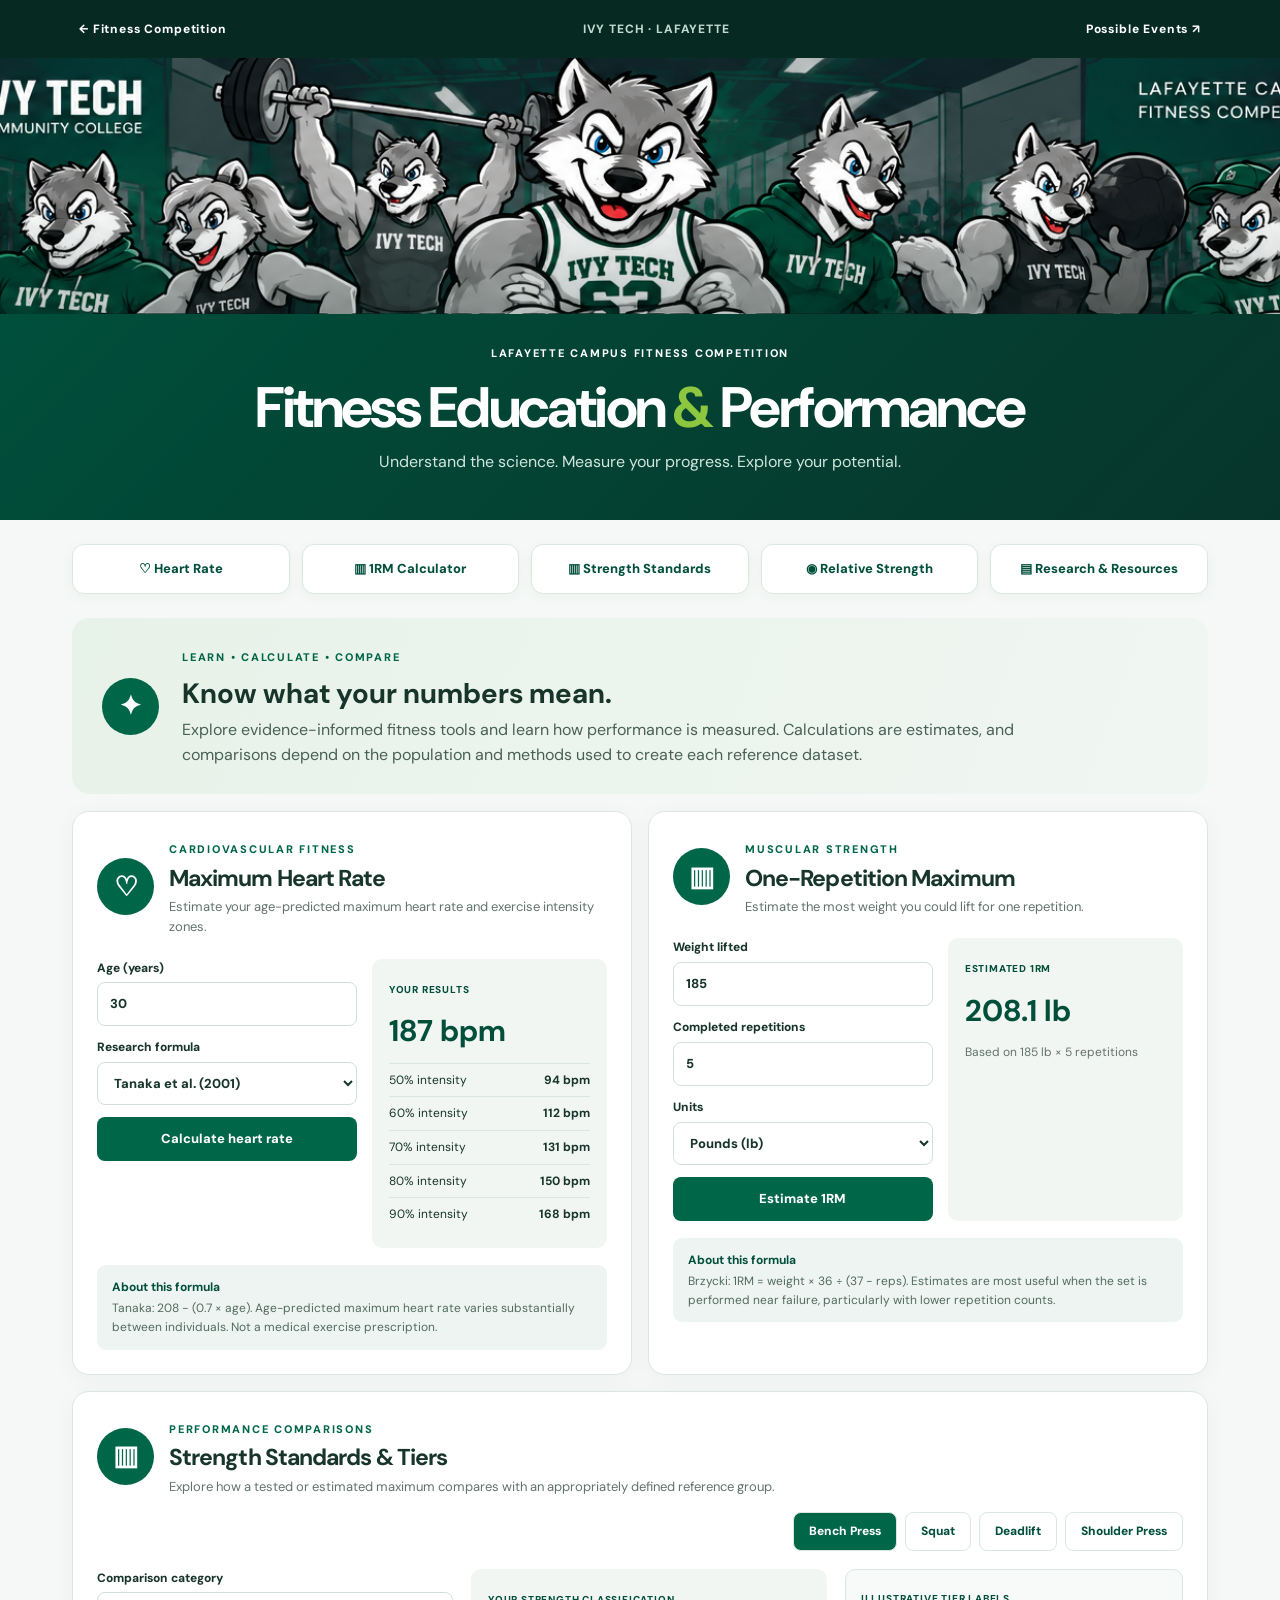
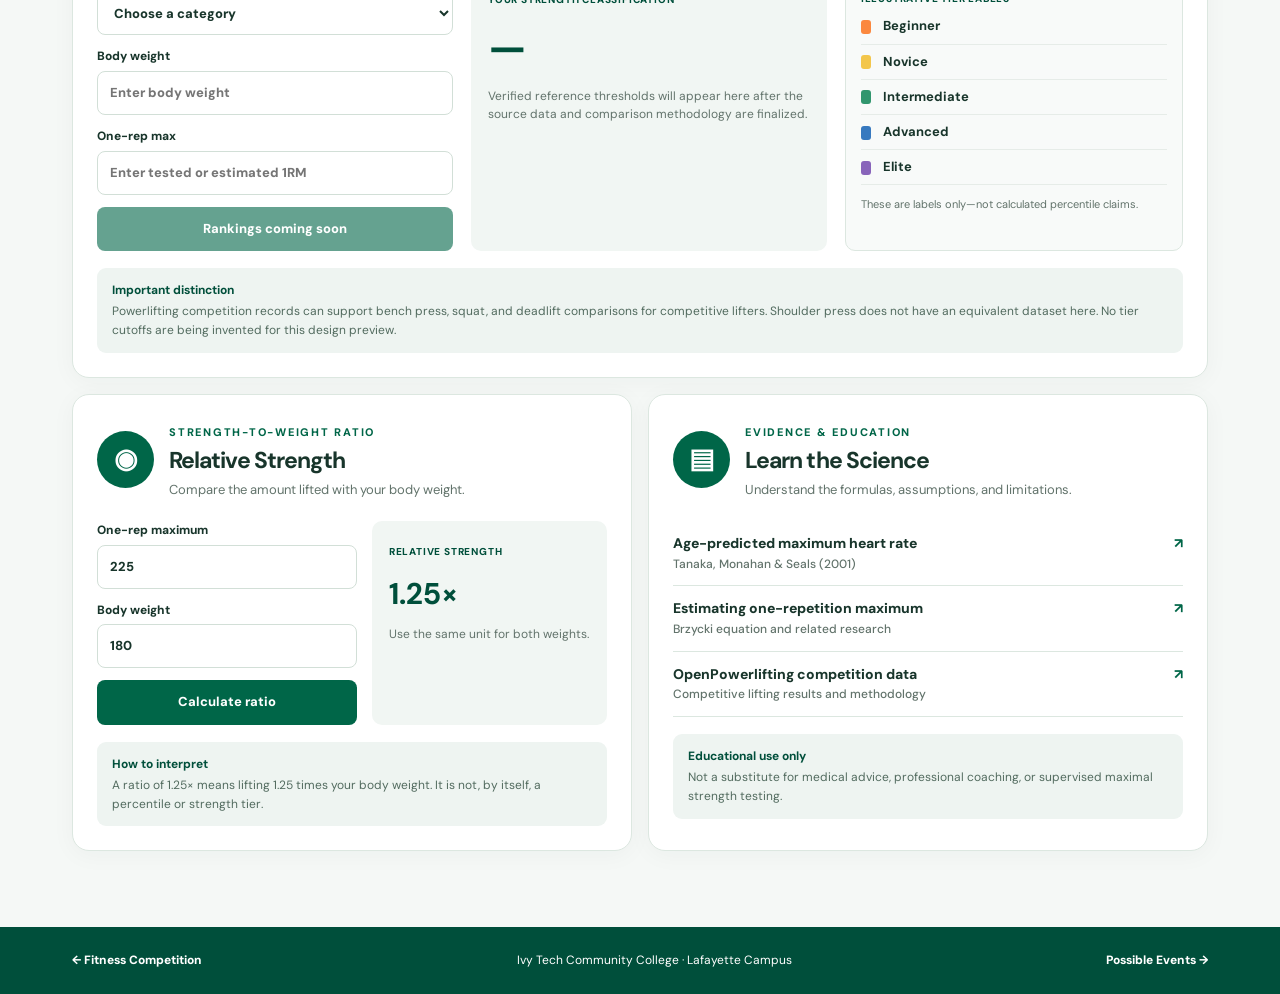
==== education.html @ d6142640 "Add files via upload" ====
<!doctype html><html lang="en"><head><meta charset="utf-8"><meta name="viewport" content="width=device-width,initial-scale=1"><title>Fitness Education & Performance | Lafayette Campus</title><link rel="stylesheet" href="education.css"></head><body>
<header class="hero"><nav class="nav"><a href="fitness.html">← Fitness Competition</a><span>IVY TECH · LAFAYETTE</span><a href="events.html">Possible Events ↗</a></nav><div class="pack" role="img" aria-label="A cartoon Ivy Tech wolf mascot with crossed arms centered among a group of athletic cartoon wolves"></div><div class="hero-title"><span class="eyebrow">LAFAYETTE CAMPUS FITNESS COMPETITION</span><h1>Fitness Education <em>&</em> Performance</h1><p>Understand the science. Measure your progress. Explore your potential.</p></div></header>
<main class="shell"><nav class="quick" aria-label="Page sections"><a href="#heart">♡ <span>Heart Rate</span></a><a href="#onerm">▥ <span>1RM Calculator</span></a><a href="#standards">▥ <span>Strength Standards</span></a><a href="#relative">◉ <span>Relative Strength</span></a><a href="#research">▤ <span>Research & Resources</span></a></nav>
<section class="intro"><div class="circle">✦</div><div><span class="eyebrow green">LEARN • CALCULATE • COMPARE</span><h2>Know what your numbers mean.</h2><p>Explore evidence-informed fitness tools and learn how performance is measured. Calculations are estimates, and comparisons depend on the population and methods used to create each reference dataset.</p></div></section>
<div class="twocol"><section class="panel" id="heart"><div class="section-heading"><div class="circle">♡</div><div><span class="eyebrow green">CARDIOVASCULAR FITNESS</span><h2>Maximum Heart Rate</h2><p>Estimate your age-predicted maximum heart rate and exercise intensity zones.</p></div></div><div class="calculator"><div class="fields"><label>Age (years)<input id="age" type="number" min="18" max="100" value="30"></label><label>Research formula<select id="hrformula"><option value="tanaka">Tanaka et al. (2001)</option><option value="fox">220 − age (traditional estimate)</option></select></label><button onclick="heart()">Calculate heart rate</button></div><div class="result"><small>YOUR RESULTS</small><strong id="hrmax">187 bpm</strong><div id="zones"></div></div></div><div class="note"><b>About this formula</b><p>Tanaka: 208 − (0.7 × age). Age-predicted maximum heart rate varies substantially between individuals. Not a medical exercise prescription.</p></div></section>
<section class="panel" id="onerm"><div class="section-heading"><div class="circle">▥</div><div><span class="eyebrow green">MUSCULAR STRENGTH</span><h2>One-Repetition Maximum</h2><p>Estimate the most weight you could lift for one repetition.</p></div></div><div class="calculator"><div class="fields"><label>Weight lifted<input id="weight" type="number" min="1" value="185"></label><label>Completed repetitions<input id="reps" type="number" min="1" max="10" value="5"></label><label>Units<select id="unit"><option value="lb">Pounds (lb)</option><option value="kg">Kilograms (kg)</option></select></label><button onclick="onerm()">Estimate 1RM</button></div><div class="result"><small>ESTIMATED 1RM</small><strong id="one-result">208.1 lb</strong><p id="one-note">Based on 185 lb × 5 repetitions</p></div></div><div class="note"><b>About this formula</b><p>Brzycki: 1RM = weight × 36 ÷ (37 − reps). Estimates are most useful when the set is performed near failure, particularly with lower repetition counts.</p></div></section></div>
<section class="panel wide" id="standards"><div class="section-heading"><div class="circle">▥</div><div><span class="eyebrow green">PERFORMANCE COMPARISONS</span><h2>Strength Standards & Tiers</h2><p>Explore how a tested or estimated maximum compares with an appropriately defined reference group.</p></div></div><div class="tabs" role="group" aria-label="Choose exercise"><button class="selected" data-lift="Bench Press">Bench Press</button><button data-lift="Squat">Squat</button><button data-lift="Deadlift">Deadlift</button><button data-lift="Shoulder Press">Shoulder Press</button></div><div class="standards-grid"><div class="fields"><label>Comparison category<select><option>Choose a category</option><option>Women</option><option>Men</option></select></label><label>Body weight<input type="number" placeholder="Enter body weight"></label><label>One-rep max<input type="number" placeholder="Enter tested or estimated 1RM"></label><button class="disabled" disabled>Rankings coming soon</button></div><div class="result tier-result"><small>YOUR STRENGTH CLASSIFICATION</small><strong>—</strong><p>Verified reference thresholds will appear here after the source data and comparison methodology are finalized.</p></div><div class="tierlist"><small>ILLUSTRATIVE TIER LABELS</small><div><i class="tier t1"></i> Beginner</div><div><i class="tier t2"></i> Novice</div><div><i class="tier t3"></i> Intermediate</div><div><i class="tier t4"></i> Advanced</div><div><i class="tier t5"></i> Elite</div><p>These are labels only—not calculated percentile claims.</p></div></div><div class="note"><b>Important distinction</b><p>Powerlifting competition records can support bench press, squat, and deadlift comparisons for competitive lifters. Shoulder press does not have an equivalent dataset here. No tier cutoffs are being invented for this design preview.</p></div></section>
<div class="twocol"><section class="panel" id="relative"><div class="section-heading"><div class="circle">◉</div><div><span class="eyebrow green">STRENGTH-TO-WEIGHT RATIO</span><h2>Relative Strength</h2><p>Compare the amount lifted with your body weight.</p></div></div><div class="calculator"><div class="fields"><label>One-rep maximum<input id="rel-lift" type="number" value="225" min="1"></label><label>Body weight<input id="rel-body" type="number" value="180" min="1"></label><button onclick="relative()">Calculate ratio</button></div><div class="result"><small>RELATIVE STRENGTH</small><strong id="rel-result">1.25×</strong><p>Use the same unit for both weights.</p></div></div><div class="note"><b>How to interpret</b><p>A ratio of 1.25× means lifting 1.25 times your body weight. It is not, by itself, a percentile or strength tier.</p></div></section><section class="panel resources" id="research"><div class="section-heading"><div class="circle">▤</div><div><span class="eyebrow green">EVIDENCE & EDUCATION</span><h2>Learn the Science</h2><p>Understand the formulas, assumptions, and limitations.</p></div></div><a href="https://pubmed.ncbi.nlm.nih.gov/11153730/" target="_blank" rel="noopener">Age-predicted maximum heart rate <span>↗</span><small>Tanaka, Monahan & Seals (2001)</small></a><a href="https://pubmed.ncbi.nlm.nih.gov/?term=Brzycki+one+repetition+maximum" target="_blank" rel="noopener">Estimating one-repetition maximum <span>↗</span><small>Brzycki equation and related research</small></a><a href="https://www.openpowerlifting.org/" target="_blank" rel="noopener">OpenPowerlifting competition data <span>↗</span><small>Competitive lifting results and methodology</small></a><div class="note"><b>Educational use only</b><p>Not a substitute for medical advice, professional coaching, or supervised maximal strength testing.</p></div></section></div></main><footer><a href="fitness.html">← Fitness Competition</a><span>Ivy Tech Community College · Lafayette Campus</span><a href="events.html">Possible Events →</a></footer><script src="education.js"></script></body></html>
---- education.css ----
@import url('https://fonts.googleapis.com/css2?family=DM+Sans:wght@400;500;600;700;800&family=Playfair+Display:wght@600;700&display=swap');:root{--green:#006648;--deep:#004f3b;--lime:#8dc63f;--ink:#18352b;--muted:#62736b;--bg:#f5f8f6;--border:#dce7e0}*{box-sizing:border-box}html{scroll-behavior:smooth}body{margin:0;background:var(--bg);color:var(--ink);font-family:'DM Sans',Arial,sans-serif;line-height:1.55}a{color:inherit}.hero{background:#062a22;color:white}.nav{height:58px;display:flex;align-items:center;justify-content:space-between;gap:15px;max-width:1170px;margin:auto;padding:0 24px;font-size:12px;font-weight:800;letter-spacing:.07em}.nav a{text-decoration:none}.nav span{color:#c2d9cf}.pack{height:310px;background:linear-gradient(0deg,rgba(0,28,21,.25),transparent 45%),url('wolf-pack-cartoon.png') center center/cover no-repeat}.hero-title{text-align:center;padding:30px 20px 45px;background:linear-gradient(135deg,#004f3b,#07352b)}.eyebrow{font-size:11px;letter-spacing:.16em;font-weight:800}.eyebrow.green{color:var(--green)}h1{font-size:clamp(32px,5vw,57px);letter-spacing:-.045em;line-height:1.08;margin:12px 0}h1 em{color:var(--lime);font-style:normal}.hero-title p{color:#d1e6dd;margin:8px 0 0}.shell{max-width:1180px;margin:auto;padding:0 22px 60px}.quick{display:grid;grid-template-columns:repeat(5,1fr);gap:12px;margin:24px 0}.quick a{text-align:center;text-decoration:none;background:#fff;padding:14px 7px;border:1px solid var(--border);border-radius:12px;color:var(--deep);font-weight:800;font-size:13px;box-shadow:0 3px 13px #004f3b0a}.quick a:hover{border-color:var(--green);background:#e8f5eb}.intro{display:flex;align-items:center;gap:23px;padding:26px 30px;background:linear-gradient(110deg,#e7f2e9,#f0f6f2);border-radius:18px;margin-bottom:17px}.intro h2{margin:3px 0;font-size:28px}.intro p{margin:0;color:#496057;max-width:850px}.circle{width:57px;height:57px;min-width:57px;border-radius:50%;background:var(--green);color:white;display:grid;place-items:center;font-size:27px;font-weight:700}.twocol{display:grid;grid-template-columns:1fr 1fr;gap:16px;margin-bottom:16px}.panel{background:#fff;border:1px solid var(--border);border-radius:17px;padding:24px;box-shadow:0 4px 24px #003e2b0a;scroll-margin-top:16px}.section-heading{display:flex;gap:15px;align-items:center;margin-bottom:21px}.section-heading h2{font-size:23px;letter-spacing:-.04em;line-height:1.15;margin:4px 0 6px}.section-heading p{font-size:13px;color:var(--muted);margin:0}.calculator{display:grid;grid-template-columns:1.05fr .95fr;gap:15px}.fields{display:flex;flex-direction:column;gap:12px}label{font-size:12px;font-weight:800}input,select{display:block;width:100%;padding:11px 12px;margin-top:5px;border:1px solid #d2dfd7;border-radius:8px;background:white;color:var(--ink);font:inherit;font-size:13px}button{font:inherit;cursor:pointer}.fields button{background:var(--green);color:white;border:0;border-radius:8px;padding:12px;font-size:13px;font-weight:800}.fields button:hover{background:var(--deep)}.result{background:#f1f6f3;border-radius:10px;padding:17px;min-width:0}.result small,.tierlist small{font-size:10px;letter-spacing:.08em;font-weight:800;color:var(--deep)}.result strong{font-size:30px;display:block;line-height:1.15;margin:14px 0;color:var(--deep)}.result p{font-size:12px;color:var(--muted)}#zones{font-size:12px}#zones div{display:flex;justify-content:space-between;gap:8px;border-top:1px solid #dbe6de;padding:7px 0}.note{background:#eef4f1;border-radius:9px;padding:13px 15px;margin-top:17px;font-size:12px}.note b{color:var(--deep)}.note p{margin:3px 0 0;color:#526b5f}.wide{margin-bottom:16px}.tabs{display:flex;justify-content:flex-end;gap:8px;flex-wrap:wrap;margin:-6px 0 18px}.tabs button{border:1px solid var(--border);border-radius:8px;background:white;color:var(--deep);padding:9px 15px;font-weight:800;font-size:12px}.tabs .selected{background:var(--green);color:white}.standards-grid{display:grid;grid-template-columns:1fr 1fr .95fr;gap:18px}.disabled{opacity:.6;cursor:not-allowed!important}.tier-result strong{font-size:42px}.tierlist{background:#f8faf9;border:1px solid var(--border);border-radius:10px;padding:15px}.tierlist div{padding:7px 0;border-bottom:1px solid #e6ece8;font-size:13px;font-weight:700}.tierlist p{font-size:11px;color:var(--muted)}.tier{display:inline-block;width:10px;height:14px;border-radius:3px;margin-right:9px;vertical-align:middle}.t1{background:#fb883f}.t2{background:#f3c64b}.t3{background:#31966e}.t4{background:#3779bf}.t5{background:#8864ba}.resources>a{display:block;text-decoration:none;padding:12px 0;border-bottom:1px solid var(--border);font-size:14px;font-weight:800}.resources>a span{float:right;color:var(--green)}.resources>a small{display:block;color:var(--muted);font-size:12px;font-weight:500}footer{background:var(--deep);color:white;display:flex;justify-content:space-between;align-items:center;gap:15px;padding:24px max(22px,calc((100vw - 1136px)/2));font-size:12px}footer a{text-decoration:none;font-weight:800}@media(max-width:850px){.twocol{grid-template-columns:1fr}.standards-grid{grid-template-columns:1fr 1fr}.tierlist{grid-column:1/-1}.quick{grid-template-columns:repeat(3,1fr)}.pack{height:260px}}@media(max-width:540px){.nav{font-size:10px}.nav span{display:none}.pack{height:190px}.hero-title{padding:25px 14px 35px}.quick{grid-template-columns:repeat(2,1fr)}.intro{padding:20px;align-items:flex-start}.intro .circle{display:none}.intro h2{font-size:23px}.panel{padding:18px}.calculator,.standards-grid{grid-template-columns:1fr}.tierlist{grid-column:auto}.section-heading .circle{width:45px;height:45px;min-width:45px;font-size:22px}.section-heading h2{font-size:21px}footer{flex-direction:column;text-align:center}}

/* Cartoon mascot hero: artwork intentionally sits above the live, accessible title. */
.pack{height:clamp(200px,20vw,310px);background-position:center top;background-size:cover}
.hero-title{padding-top:26px}
.quick a:focus-visible,.tabs button:focus-visible,button:focus-visible,a:focus-visible,input:focus-visible,select:focus-visible{outline:3px solid #8dc63f;outline-offset:3px}
@media(max-width:540px){.pack{height:165px;background-size:auto 165px;background-position:center top}}
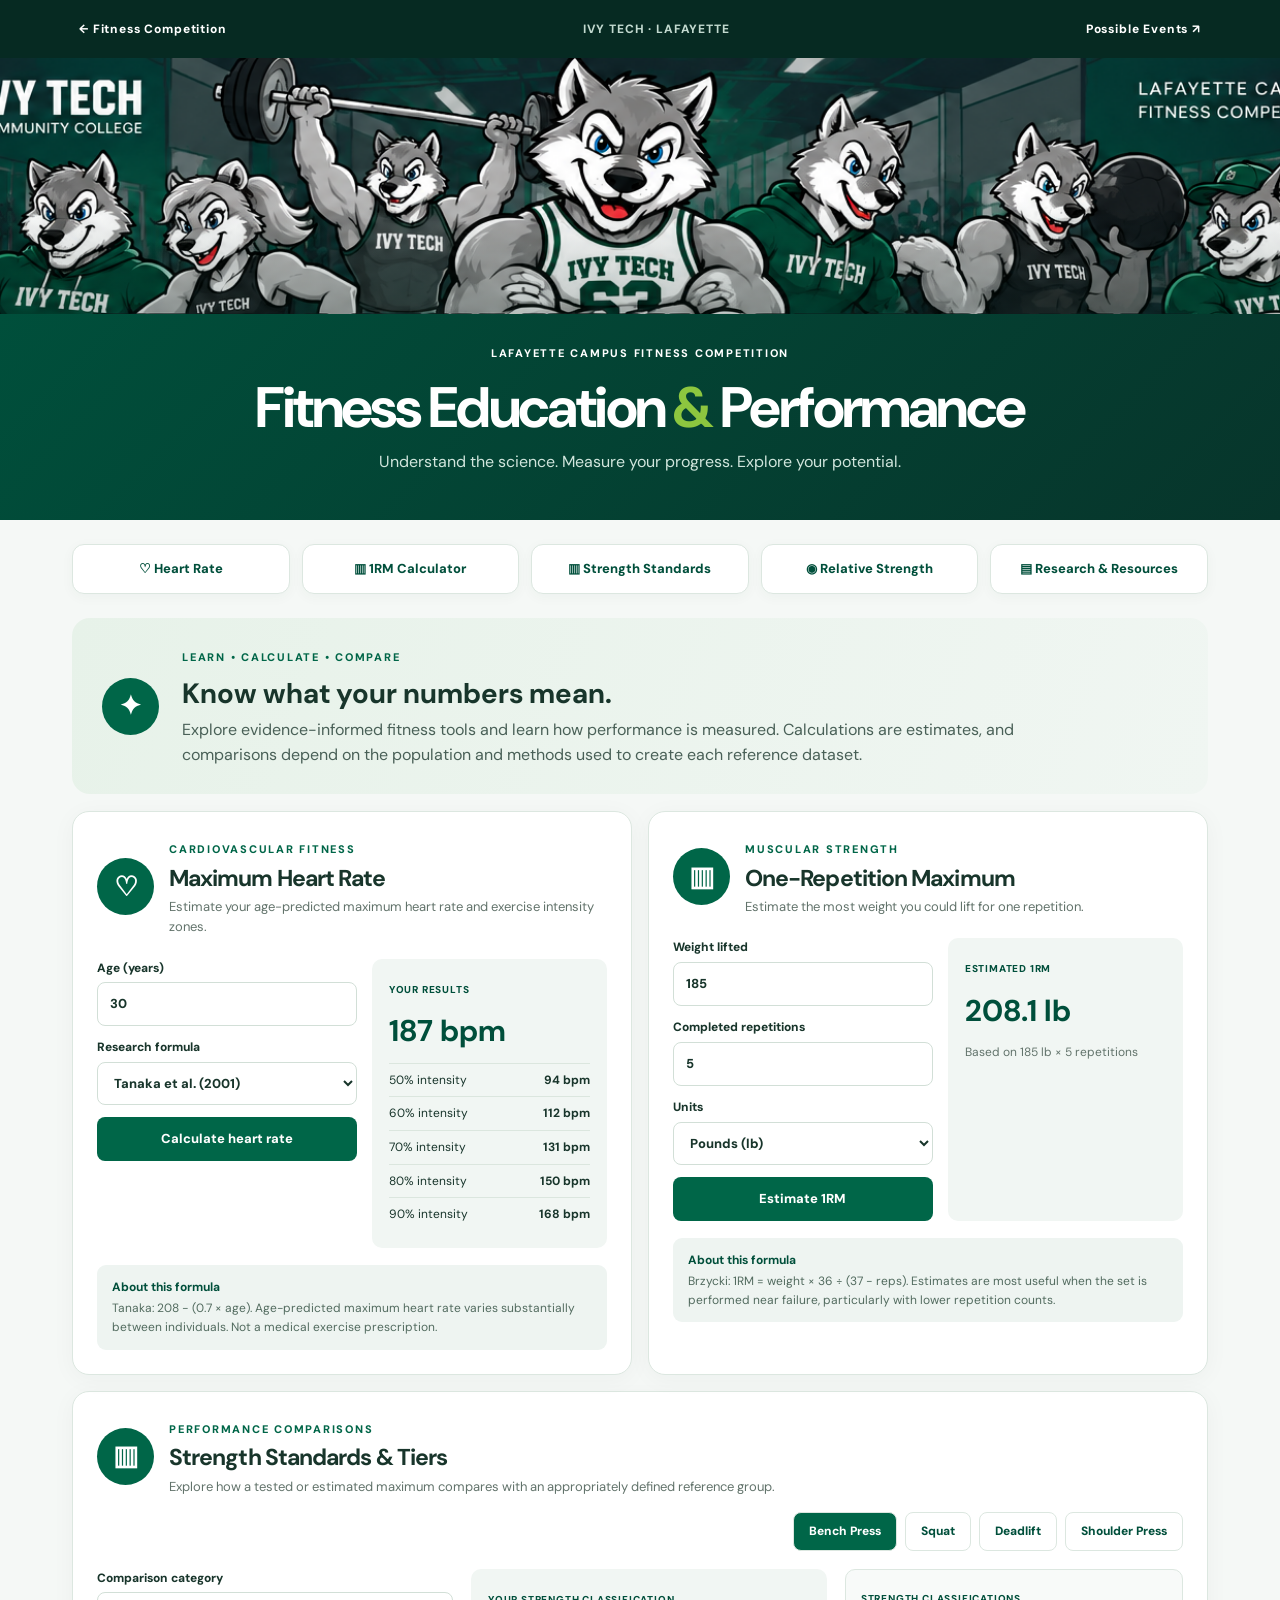
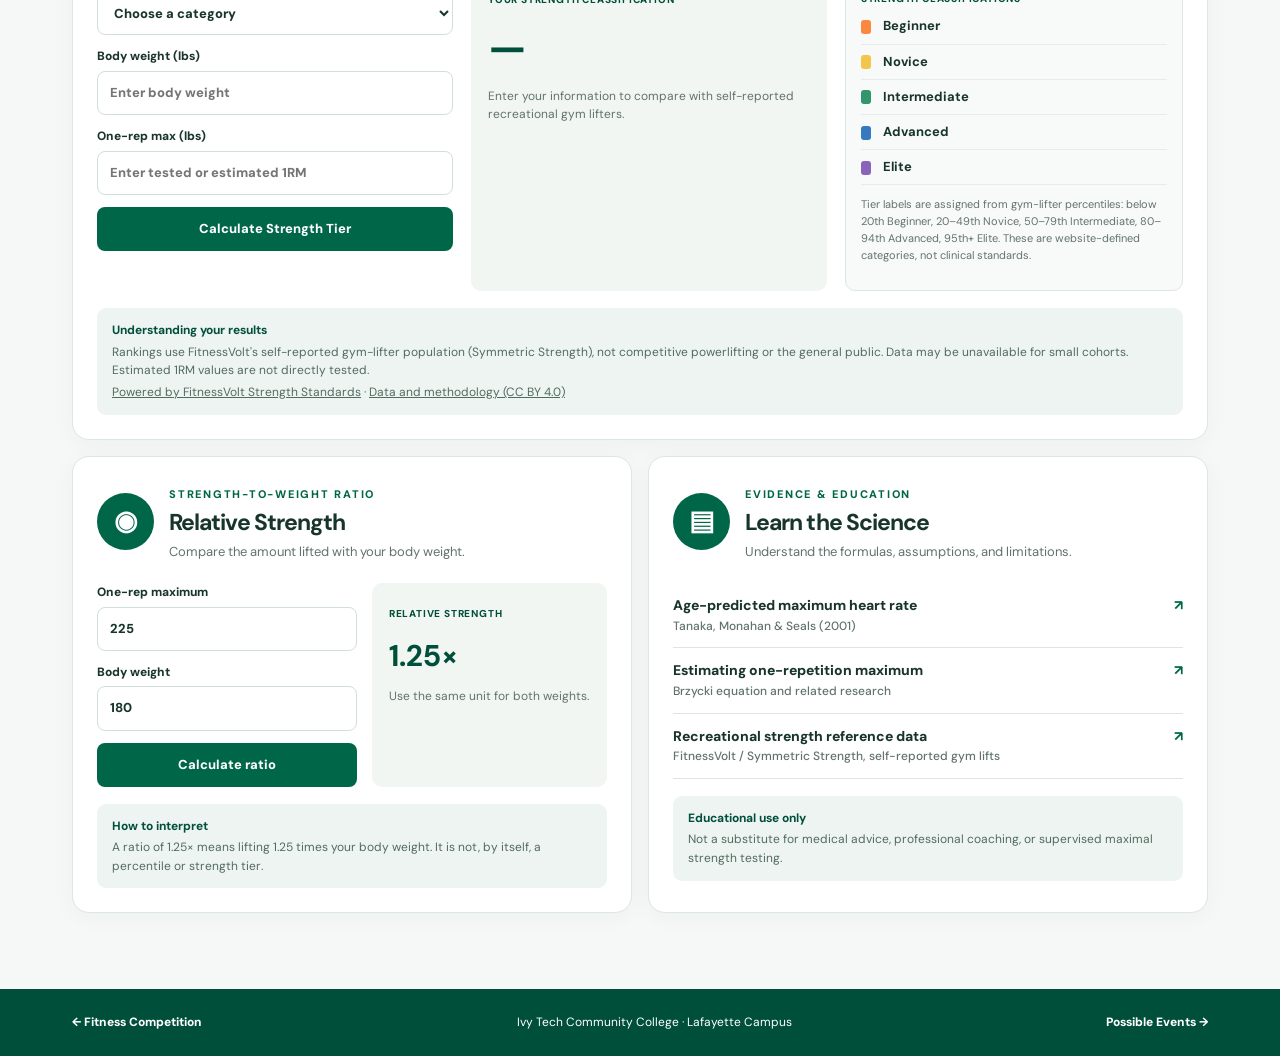
==== commit 33de233e: "Add files via upload" ====
--- a/education.html
+++ b/education.html
@@ -1,8 +1,25 @@
-<!doctype html><html lang="en"><head><meta charset="utf-8"><meta name="viewport" content="width=device-width,initial-scale=1"><title>Fitness Education & Performance | Lafayette Campus</title><link rel="stylesheet" href="education.css"></head><body>
-<header class="hero"><nav class="nav"><a href="fitness.html">← Fitness Competition</a><span>IVY TECH · LAFAYETTE</span><a href="events.html">Possible Events ↗</a></nav><div class="pack" role="img" aria-label="A cartoon Ivy Tech wolf mascot with crossed arms centered among a group of athletic cartoon wolves"></div><div class="hero-title"><span class="eyebrow">LAFAYETTE CAMPUS FITNESS COMPETITION</span><h1>Fitness Education <em>&</em> Performance</h1><p>Understand the science. Measure your progress. Explore your potential.</p></div></header>
-<main class="shell"><nav class="quick" aria-label="Page sections"><a href="#heart">♡ <span>Heart Rate</span></a><a href="#onerm">▥ <span>1RM Calculator</span></a><a href="#standards">▥ <span>Strength Standards</span></a><a href="#relative">◉ <span>Relative Strength</span></a><a href="#research">▤ <span>Research & Resources</span></a></nav>
+<!doctype html>
+<html lang="en"><head><meta charset="utf-8"/><meta content="width=device-width,initial-scale=1" name="viewport"/><title>Fitness Education &amp; Performance | Lafayette Campus</title><link href="education.css" rel="stylesheet"/></head><body>
+<header class="hero"><nav class="nav"><a href="fitness.html">← Fitness Competition</a><span>IVY TECH · LAFAYETTE</span><a href="events.html">Possible Events ↗</a></nav><div aria-label="A cartoon Ivy Tech wolf mascot with crossed arms centered among a group of athletic cartoon wolves" class="pack" role="img"></div><div class="hero-title"><span class="eyebrow">LAFAYETTE CAMPUS FITNESS COMPETITION</span><h1>Fitness Education <em>&amp;</em> Performance</h1><p>Understand the science. Measure your progress. Explore your potential.</p></div></header>
+<main class="shell"><nav aria-label="Page sections" class="quick"><a href="#heart">♡ <span>Heart Rate</span></a><a href="#onerm">▥ <span>1RM Calculator</span></a><a href="#standards">▥ <span>Strength Standards</span></a><a href="#relative">◉ <span>Relative Strength</span></a><a href="#research">▤ <span>Research &amp; Resources</span></a></nav>
 <section class="intro"><div class="circle">✦</div><div><span class="eyebrow green">LEARN • CALCULATE • COMPARE</span><h2>Know what your numbers mean.</h2><p>Explore evidence-informed fitness tools and learn how performance is measured. Calculations are estimates, and comparisons depend on the population and methods used to create each reference dataset.</p></div></section>
-<div class="twocol"><section class="panel" id="heart"><div class="section-heading"><div class="circle">♡</div><div><span class="eyebrow green">CARDIOVASCULAR FITNESS</span><h2>Maximum Heart Rate</h2><p>Estimate your age-predicted maximum heart rate and exercise intensity zones.</p></div></div><div class="calculator"><div class="fields"><label>Age (years)<input id="age" type="number" min="18" max="100" value="30"></label><label>Research formula<select id="hrformula"><option value="tanaka">Tanaka et al. (2001)</option><option value="fox">220 − age (traditional estimate)</option></select></label><button onclick="heart()">Calculate heart rate</button></div><div class="result"><small>YOUR RESULTS</small><strong id="hrmax">187 bpm</strong><div id="zones"></div></div></div><div class="note"><b>About this formula</b><p>Tanaka: 208 − (0.7 × age). Age-predicted maximum heart rate varies substantially between individuals. Not a medical exercise prescription.</p></div></section>
-<section class="panel" id="onerm"><div class="section-heading"><div class="circle">▥</div><div><span class="eyebrow green">MUSCULAR STRENGTH</span><h2>One-Repetition Maximum</h2><p>Estimate the most weight you could lift for one repetition.</p></div></div><div class="calculator"><div class="fields"><label>Weight lifted<input id="weight" type="number" min="1" value="185"></label><label>Completed repetitions<input id="reps" type="number" min="1" max="10" value="5"></label><label>Units<select id="unit"><option value="lb">Pounds (lb)</option><option value="kg">Kilograms (kg)</option></select></label><button onclick="onerm()">Estimate 1RM</button></div><div class="result"><small>ESTIMATED 1RM</small><strong id="one-result">208.1 lb</strong><p id="one-note">Based on 185 lb × 5 repetitions</p></div></div><div class="note"><b>About this formula</b><p>Brzycki: 1RM = weight × 36 ÷ (37 − reps). Estimates are most useful when the set is performed near failure, particularly with lower repetition counts.</p></div></section></div>
-<section class="panel wide" id="standards"><div class="section-heading"><div class="circle">▥</div><div><span class="eyebrow green">PERFORMANCE COMPARISONS</span><h2>Strength Standards & Tiers</h2><p>Explore how a tested or estimated maximum compares with an appropriately defined reference group.</p></div></div><div class="tabs" role="group" aria-label="Choose exercise"><button class="selected" data-lift="Bench Press">Bench Press</button><button data-lift="Squat">Squat</button><button data-lift="Deadlift">Deadlift</button><button data-lift="Shoulder Press">Shoulder Press</button></div><div class="standards-grid"><div class="fields"><label>Comparison category<select><option>Choose a category</option><option>Women</option><option>Men</option></select></label><label>Body weight<input type="number" placeholder="Enter body weight"></label><label>One-rep max<input type="number" placeholder="Enter tested or estimated 1RM"></label><button class="disabled" disabled>Rankings coming soon</button></div><div class="result tier-result"><small>YOUR STRENGTH CLASSIFICATION</small><strong>—</strong><p>Verified reference thresholds will appear here after the source data and comparison methodology are finalized.</p></div><div class="tierlist"><small>ILLUSTRATIVE TIER LABELS</small><div><i class="tier t1"></i> Beginner</div><div><i class="tier t2"></i> Novice</div><div><i class="tier t3"></i> Intermediate</div><div><i class="tier t4"></i> Advanced</div><div><i class="tier t5"></i> Elite</div><p>These are labels only—not calculated percentile claims.</p></div></div><div class="note"><b>Important distinction</b><p>Powerlifting competition records can support bench press, squat, and deadlift comparisons for competitive lifters. Shoulder press does not have an equivalent dataset here. No tier cutoffs are being invented for this design preview.</p></div></section>
-<div class="twocol"><section class="panel" id="relative"><div class="section-heading"><div class="circle">◉</div><div><span class="eyebrow green">STRENGTH-TO-WEIGHT RATIO</span><h2>Relative Strength</h2><p>Compare the amount lifted with your body weight.</p></div></div><div class="calculator"><div class="fields"><label>One-rep maximum<input id="rel-lift" type="number" value="225" min="1"></label><label>Body weight<input id="rel-body" type="number" value="180" min="1"></label><button onclick="relative()">Calculate ratio</button></div><div class="result"><small>RELATIVE STRENGTH</small><strong id="rel-result">1.25×</strong><p>Use the same unit for both weights.</p></div></div><div class="note"><b>How to interpret</b><p>A ratio of 1.25× means lifting 1.25 times your body weight. It is not, by itself, a percentile or strength tier.</p></div></section><section class="panel resources" id="research"><div class="section-heading"><div class="circle">▤</div><div><span class="eyebrow green">EVIDENCE & EDUCATION</span><h2>Learn the Science</h2><p>Understand the formulas, assumptions, and limitations.</p></div></div><a href="https://pubmed.ncbi.nlm.nih.gov/11153730/" target="_blank" rel="noopener">Age-predicted maximum heart rate <span>↗</span><small>Tanaka, Monahan & Seals (2001)</small></a><a href="https://pubmed.ncbi.nlm.nih.gov/?term=Brzycki+one+repetition+maximum" target="_blank" rel="noopener">Estimating one-repetition maximum <span>↗</span><small>Brzycki equation and related research</small></a><a href="https://www.openpowerlifting.org/" target="_blank" rel="noopener">OpenPowerlifting competition data <span>↗</span><small>Competitive lifting results and methodology</small></a><div class="note"><b>Educational use only</b><p>Not a substitute for medical advice, professional coaching, or supervised maximal strength testing.</p></div></section></div></main><footer><a href="fitness.html">← Fitness Competition</a><span>Ivy Tech Community College · Lafayette Campus</span><a href="events.html">Possible Events →</a></footer><script src="education.js"></script></body></html>
+<div class="twocol"><section class="panel" id="heart"><div class="section-heading"><div class="circle">♡</div><div><span class="eyebrow green">CARDIOVASCULAR FITNESS</span><h2>Maximum Heart Rate</h2><p>Estimate your age-predicted maximum heart rate and exercise intensity zones.</p></div></div><div class="calculator"><div class="fields"><label>Age (years)<input id="age" max="100" min="18" type="number" value="30"/></label><label>Research formula<select id="hrformula"><option value="tanaka">Tanaka et al. (2001)</option><option value="fox">220 − age (traditional estimate)</option></select></label><button onclick="heart()">Calculate heart rate</button></div><div class="result"><small>YOUR RESULTS</small><strong id="hrmax">187 bpm</strong><div id="zones"></div></div></div><div class="note"><b>About this formula</b><p>Tanaka: 208 − (0.7 × age). Age-predicted maximum heart rate varies substantially between individuals. Not a medical exercise prescription.</p></div></section>
+<section class="panel" id="onerm"><div class="section-heading"><div class="circle">▥</div><div><span class="eyebrow green">MUSCULAR STRENGTH</span><h2>One-Repetition Maximum</h2><p>Estimate the most weight you could lift for one repetition.</p></div></div><div class="calculator"><div class="fields"><label>Weight lifted<input id="weight" min="1" type="number" value="185"/></label><label>Completed repetitions<input id="reps" max="10" min="1" type="number" value="5"/></label><label>Units<select id="unit"><option value="lb">Pounds (lb)</option><option value="kg">Kilograms (kg)</option></select></label><button onclick="onerm()">Estimate 1RM</button></div><div class="result"><small>ESTIMATED 1RM</small><strong id="one-result">208.1 lb</strong><p id="one-note">Based on 185 lb × 5 repetitions</p></div></div><div class="note"><b>About this formula</b><p>Brzycki: 1RM = weight × 36 ÷ (37 − reps). Estimates are most useful when the set is performed near failure, particularly with lower repetition counts.</p></div></section></div>
+<section class="panel wide" id="standards"><div class="section-heading"><div class="circle">▥</div><div><span class="eyebrow green">PERFORMANCE COMPARISONS</span><h2>Strength Standards &amp; Tiers</h2><p>Explore how a tested or estimated maximum compares with an appropriately defined reference group.</p></div></div><div aria-label="Choose exercise" class="tabs" role="group"><button class="selected" data-lift="Bench Press">Bench Press</button><button data-lift="Squat">Squat</button><button data-lift="Deadlift">Deadlift</button><button data-lift="Shoulder Press">Shoulder Press</button></div><div class="standards-grid">
+<div class="fields">
+<label>Comparison category<select id="strength-sex"><option value="">Choose a category</option><option value="female">Women</option><option value="male">Men</option></select></label>
+<label>Body weight (lbs)<input id="strength-bodyweight" min="1" placeholder="Enter body weight" step="any" type="number"/></label>
+<label>One-rep max (lbs)<input id="strength-max" min="1" placeholder="Enter tested or estimated 1RM" step="any" type="number"/></label>
+<button id="strength-calculate" type="button">Calculate Strength Tier</button>
+</div>
+<div aria-live="polite" class="result tier-result">
+<small>YOUR STRENGTH CLASSIFICATION</small><strong id="strength-tier">—</strong>
+<p id="strength-description">Enter your information to compare with self-reported recreational gym lifters.</p>
+</div>
+<div class="tierlist">
+<small>STRENGTH CLASSIFICATIONS</small>
+<div><i class="tier t1"></i> Beginner</div><div><i class="tier t2"></i> Novice</div><div><i class="tier t3"></i> Intermediate</div><div><i class="tier t4"></i> Advanced</div><div><i class="tier t5"></i> Elite</div>
+<p>Tier labels are assigned from gym-lifter percentiles: below 20th Beginner, 20–49th Novice, 50–79th Intermediate, 80–94th Advanced, 95th+ Elite. These are website-defined categories, not clinical standards.</p>
+</div>
+</div><div class="note"><b>Understanding your results</b><p>Rankings use FitnessVolt's self-reported gym-lifter population (Symmetric Strength), not competitive powerlifting or the general public. Data may be unavailable for small cohorts. Estimated 1RM values are not directly tested.</p><p><a href="https://fitnessvolt.com/strength-standards/" rel="noopener noreferrer" target="_blank">Powered by FitnessVolt Strength Standards</a> · <a href="https://fitnessvolt.com/strength-standards/strength-data/" rel="noopener noreferrer" target="_blank">Data and methodology (CC BY 4.0)</a></p></div></section>
+<div class="twocol"><section class="panel" id="relative"><div class="section-heading"><div class="circle">◉</div><div><span class="eyebrow green">STRENGTH-TO-WEIGHT RATIO</span><h2>Relative Strength</h2><p>Compare the amount lifted with your body weight.</p></div></div><div class="calculator"><div class="fields"><label>One-rep maximum<input id="rel-lift" min="1" type="number" value="225"/></label><label>Body weight<input id="rel-body" min="1" type="number" value="180"/></label><button onclick="relative()">Calculate ratio</button></div><div class="result"><small>RELATIVE STRENGTH</small><strong id="rel-result">1.25×</strong><p>Use the same unit for both weights.</p></div></div><div class="note"><b>How to interpret</b><p>A ratio of 1.25× means lifting 1.25 times your body weight. It is not, by itself, a percentile or strength tier.</p></div></section><section class="panel resources" id="research"><div class="section-heading"><div class="circle">▤</div><div><span class="eyebrow green">EVIDENCE &amp; EDUCATION</span><h2>Learn the Science</h2><p>Understand the formulas, assumptions, and limitations.</p></div></div><a href="https://pubmed.ncbi.nlm.nih.gov/11153730/" rel="noopener" target="_blank">Age-predicted maximum heart rate <span>↗</span><small>Tanaka, Monahan &amp; Seals (2001)</small></a><a href="https://pubmed.ncbi.nlm.nih.gov/?term=Brzycki+one+repetition+maximum" rel="noopener" target="_blank">Estimating one-repetition maximum <span>↗</span><small>Brzycki equation and related research</small></a><a href="https://fitnessvolt.com/strength-standards/strength-data/" rel="noopener" target="_blank">Recreational strength reference data <span>↗</span><small>FitnessVolt / Symmetric Strength, self-reported gym lifts</small></a><div class="note"><b>Educational use only</b><p>Not a substitute for medical advice, professional coaching, or supervised maximal strength testing.</p></div></section></div></main><footer><a href="fitness.html">← Fitness Competition</a><span>Ivy Tech Community College · Lafayette Campus</span><a href="events.html">Possible Events →</a></footer><script src="education.js"></script></body></html>
